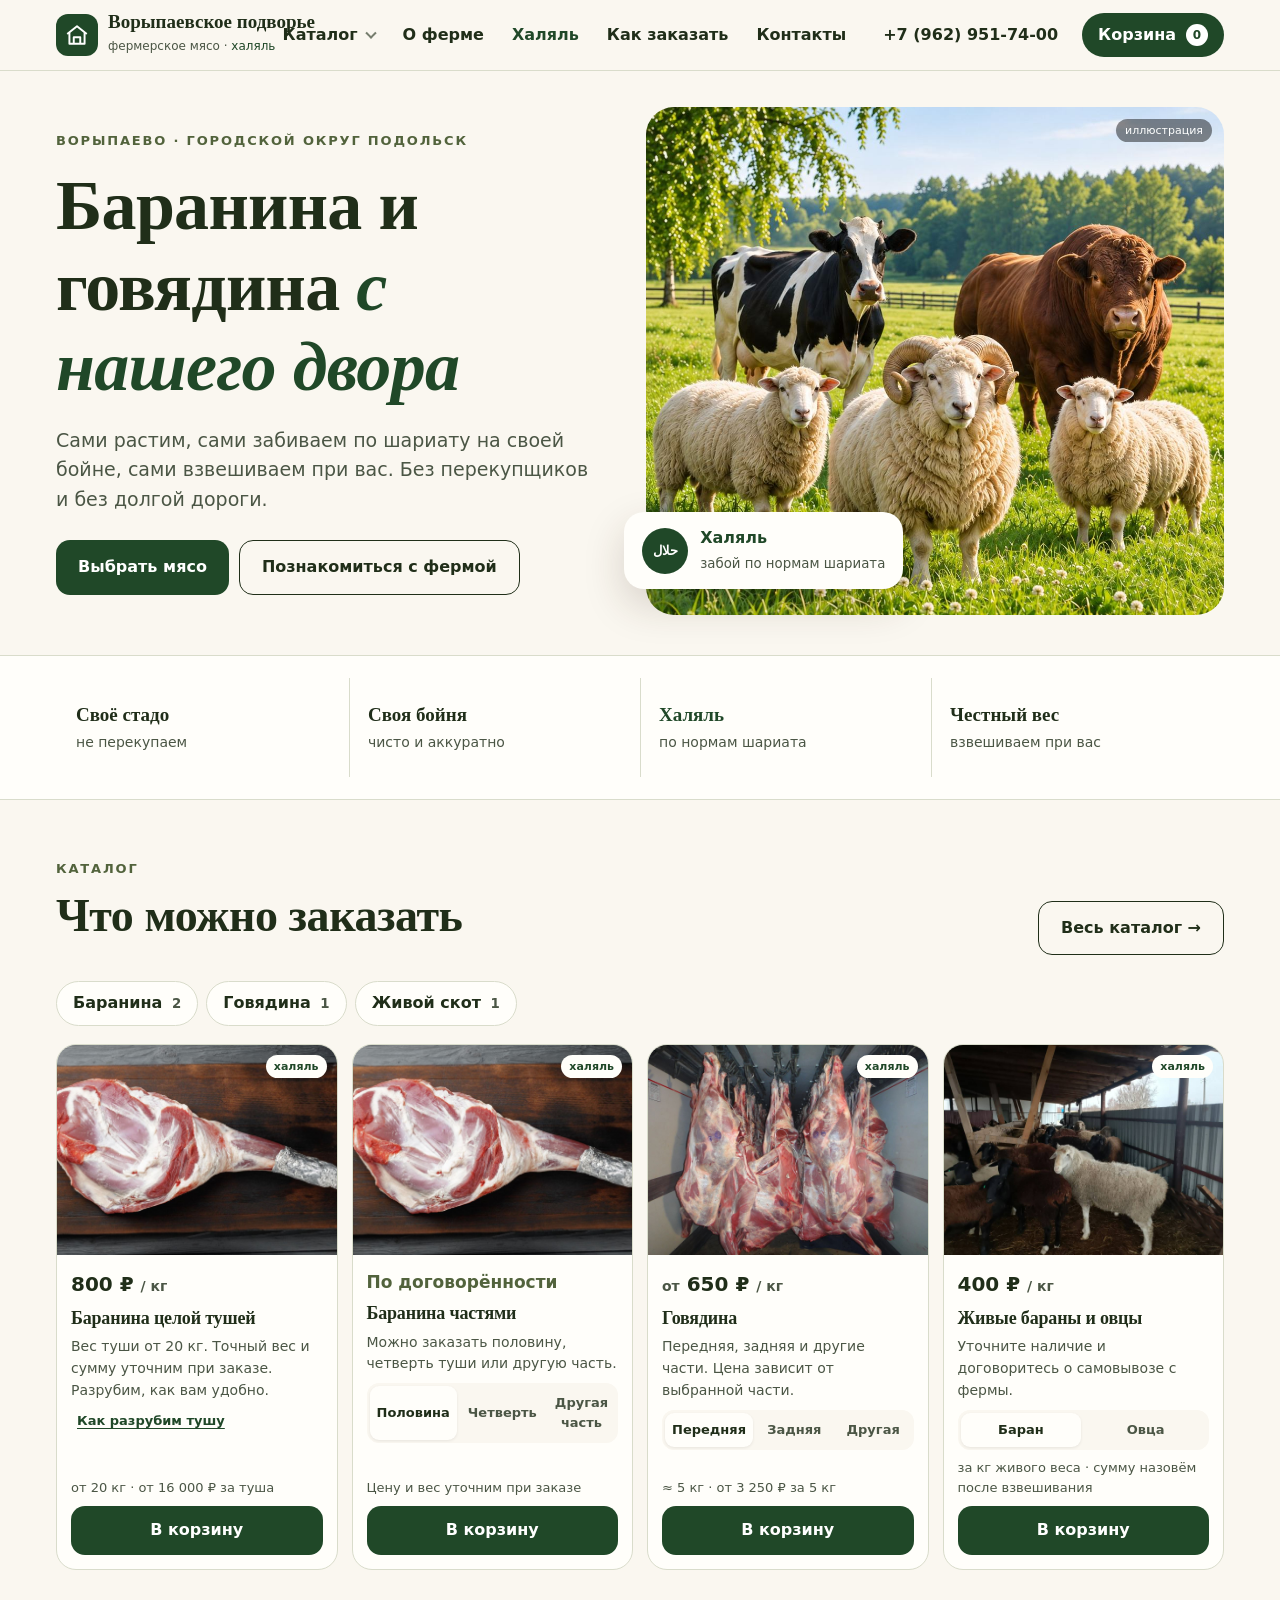
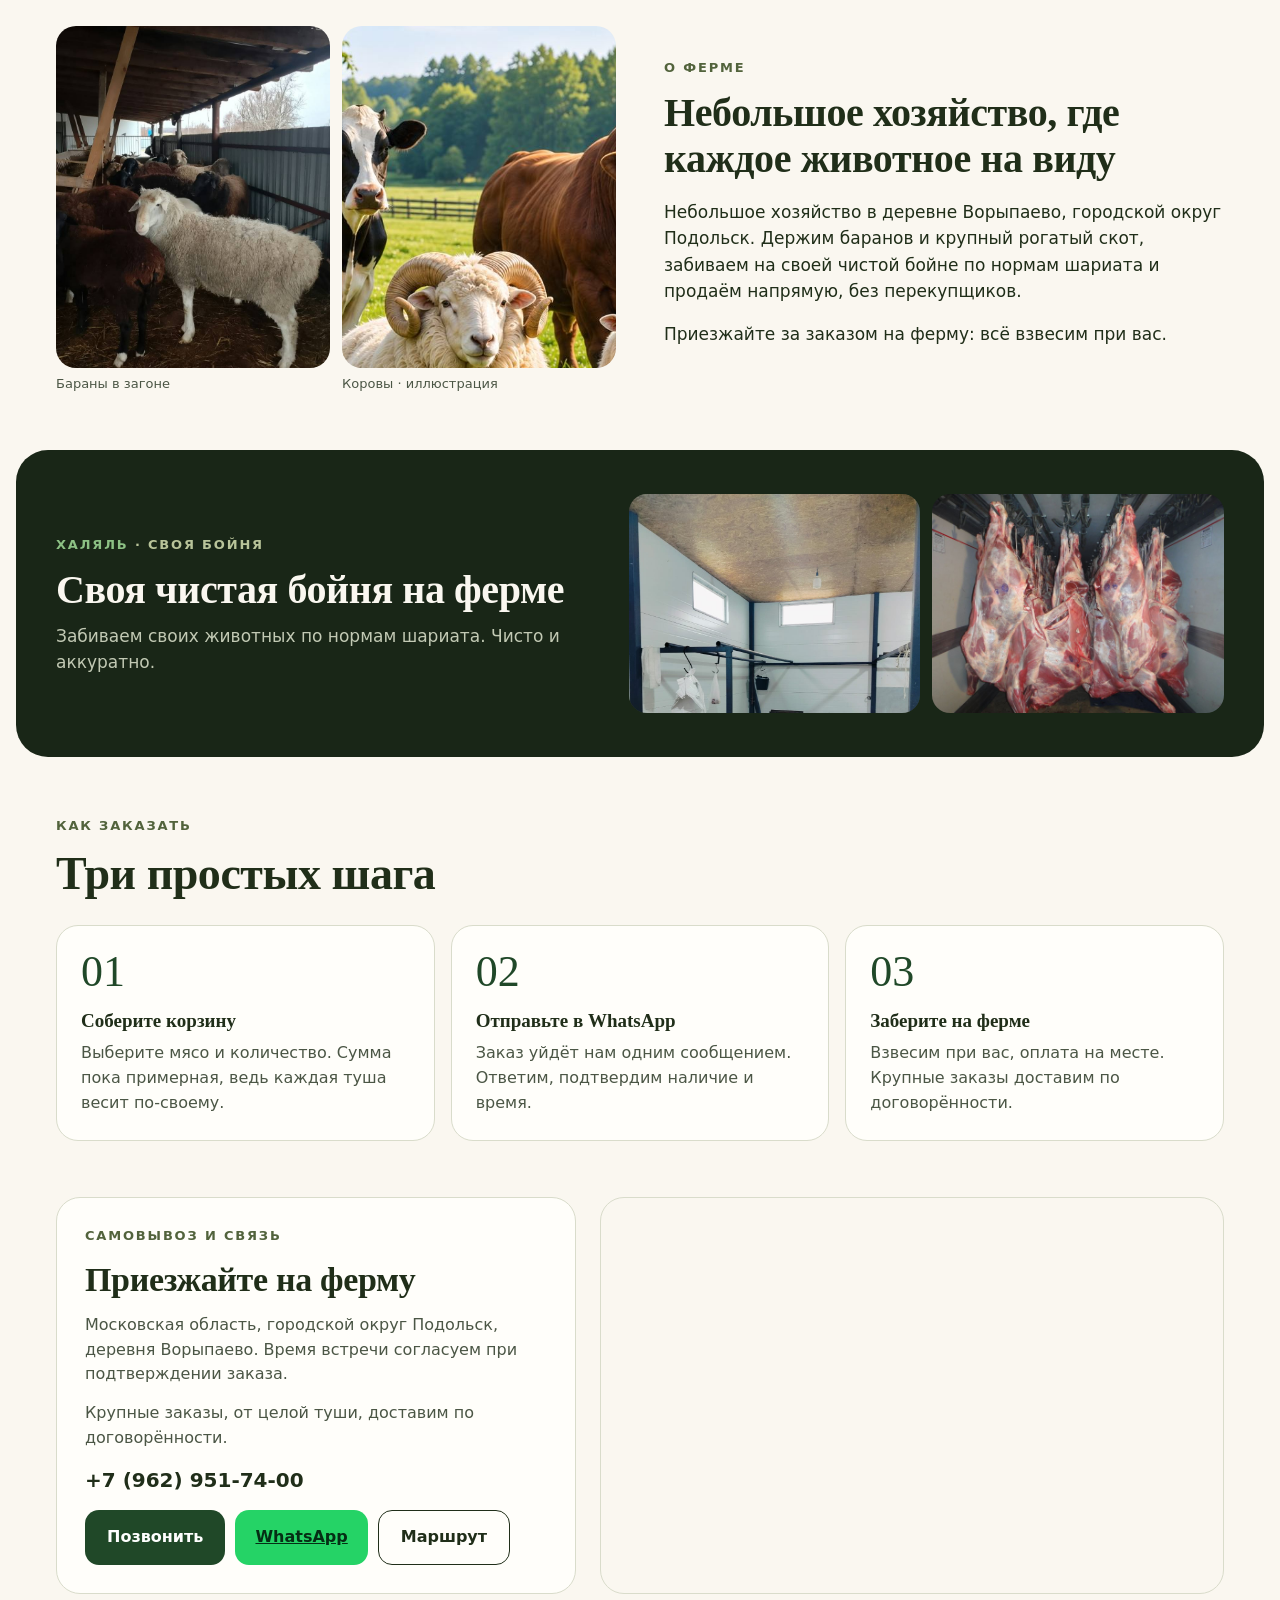
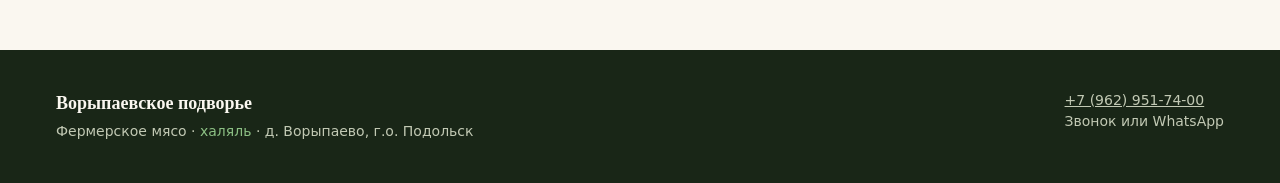
==== site/index.html @ b068ad24 "Сайт фермы «Ворыпаевское подворье» и прототипы дизайна Сайт (site/), опубликован на Vercel: https://" ====
<!doctype html>
<html lang="ru">
<head>
<meta charset="utf-8">
<meta name="viewport" content="width=device-width, initial-scale=1, viewport-fit=cover">
<title>Ворыпаевское подворье — баранина и говядина халяль под Подольском</title>
<meta name="description" content="Баранина и говядина халяль со своей фермы в деревне Ворыпаево, г.о. Подольск. Своя чистая бойня. Заказ через корзину в WhatsApp, самовывоз с фермы.">
<meta name="theme-color" content="#204828">
<link rel="icon" href="favicon.svg" type="image/svg+xml">
<meta property="og:type" content="website">
<meta property="og:locale" content="ru_RU">
<meta property="og:title" content="Ворыпаевское подворье — баранина и говядина халяль под Подольском">
<meta property="og:description" content="Баранина и говядина халяль со своей фермы в деревне Ворыпаево, г.о. Подольск. Своя чистая бойня. Заказ через корзину в WhatsApp, самовывоз с фермы.">
<meta property="og:image" content="img/sheep.jpg">
<link rel="stylesheet" href="css/style.css">
<style>
  section { padding: 56px 0; }
  .sh { max-width: 640px; margin-bottom: 24px; }
  .sh h2 { font-size: clamp(30px, 4vw, 46px); margin: 10px 0 12px; }
  .sh p { color: var(--muted); margin: 0; font-size: 17px; }

  .hero { padding: 36px 0 40px; }
  .hero .wrap { display: grid; grid-template-columns: 1fr 1.05fr; gap: 40px; align-items: center; }
  .hero h1 { font-size: clamp(38px, 5.6vw, 70px); margin: 14px 0 18px; }
  .hero h1 em { font-style: italic; color: var(--acc); }
  .hero p.lead { font-size: 19px; color: var(--muted); max-width: 46ch; margin: 0 0 26px; }
  .hero .ctas { display: flex; gap: 10px; flex-wrap: wrap; }
  .hero .pic { position: relative; }
  .hero .pic img { width: 100%; aspect-ratio: 5 / 4.4; object-fit: cover; border-radius: 28px; }
  .hero .seal { position: absolute; left: -22px; bottom: 26px; background: var(--surface); border-radius: 20px; padding: 14px 18px; display: flex; gap: 12px; align-items: center; box-shadow: 0 16px 40px rgba(60,40,20,.18); }
  .hero .seal .ic { width: 46px; height: 46px; border-radius: 50%; background: var(--halal); color: #fff; display: grid; place-items: center; font-family: var(--serif); font-size: 13px; font-weight: 600; }
  .hero .seal b { display: block; }
  .hero .seal small { color: var(--muted); }
  @media (max-width: 860px) { .hero .wrap { grid-template-columns: 1fr; gap: 26px; } .hero .pic { order: -1; } .hero .pic img { aspect-ratio: 16 / 10; border-radius: 22px; } .hero .seal { left: 12px; bottom: 12px; padding: 10px 14px; } }

  .facts { border-top: 1px solid var(--line); border-bottom: 1px solid var(--line); background: var(--surface); }
  .facts .wrap { display: grid; grid-template-columns: repeat(4, 1fr); }
  .facts div { padding: 22px 18px; border-left: 1px solid var(--line); }
  .facts div:first-child { border-left: 0; }
  .facts b { display: block; font-family: var(--serif); font-size: 19px; }
  .facts span { color: var(--muted); font-size: 14px; }
  @media (max-width: 760px) { .facts .wrap { grid-template-columns: 1fr 1fr; padding: 0; } .facts div:nth-child(3) { border-left: 0; } .facts div:nth-child(n+3) { border-top: 1px solid var(--line); } }

  .catchips { display: flex; gap: 8px; flex-wrap: wrap; margin-bottom: 18px; }
  .catchips a { background: var(--surface); border: 1px solid var(--line); border-radius: 99px; padding: 9px 16px; text-decoration: none; font-weight: 700; }
  .catchips a:hover { border-color: var(--acc); color: var(--acc); }
  .catchips small { color: var(--muted); font-weight: 600; margin-left: 4px; }
  @media (max-width: 560px) { .catchips { flex-wrap: nowrap; overflow-x: auto; margin: 0 -16px 14px; padding: 0 16px; scrollbar-width: none; } .catchips a { flex: none; } }

  .farm .wrap { display: grid; grid-template-columns: 1fr 1fr; gap: 48px; align-items: center; }
  .farm .wrap > * { min-width: 0; }
  .farm .pics { display: grid; grid-template-columns: repeat(2, minmax(0, 1fr)); gap: 12px; align-items: start; }
  .farm figure { margin: 0; }
  .farm .crop { aspect-ratio: 4 / 5; border-radius: 20px; overflow: hidden; }
  .farm .crop img { width: 100%; height: 100%; object-fit: cover; transform: scale(1.9); }
  .farm figcaption { font-size: 13px; color: var(--muted); margin-top: 6px; }
  .farm h2 { font-size: clamp(28px, 3.6vw, 40px); margin: 10px 0 14px; }
  .farm .txt p { font-size: 17px; }
  .farm .sample { color: var(--muted); font-style: italic; }
  @media (max-width: 860px) { .farm .wrap { grid-template-columns: 1fr; gap: 22px; } .farm .txt { order: -1; } }

  .halal { background: var(--deep); color: var(--deep-ink); border-radius: 32px; margin: 0 16px; padding: 44px 0; }
  .halal .wrap { display: grid; grid-template-columns: 1fr 1.1fr; gap: 32px; align-items: center; }
  .halal .kicker { color: var(--gold); }
  .halal h2 { font-size: clamp(28px, 3.6vw, 40px); margin: 10px 0 10px; }
  .halal p { color: var(--deep-muted); margin: 0; font-size: 17px; }
  .hpics { display: grid; grid-template-columns: 1fr 1fr; gap: 12px; }
  .hpics .hp { padding: 0; overflow: hidden; }
  .hpics .hp img { width: 100%; height: 100%; object-fit: cover; }
  .hpics .ph { border-radius: 18px; aspect-ratio: 4/3; background: color-mix(in srgb, var(--deep-ink) 10%, transparent); color: var(--deep-muted); }
  @media (max-width: 860px) { .halal { margin: 0; border-radius: 0; padding: 36px 0; } .halal .wrap { grid-template-columns: 1fr; gap: 20px; } }

  .pop-head { display: flex; justify-content: space-between; align-items: end; gap: 16px; flex-wrap: wrap; margin-bottom: 26px; }
  .pop-head .sh { margin-bottom: 0; }

  .steps { display: grid; grid-template-columns: repeat(3, 1fr); gap: 16px; }
  .steps div { background: var(--surface); border: 1px solid var(--line); border-radius: 22px; padding: 24px; }
  .steps .n { font-family: var(--serif); font-size: 44px; color: var(--acc); line-height: 1; }
  .steps b { display: block; font-size: 19px; margin: 12px 0 6px; font-family: var(--serif); }
  .steps p { color: var(--muted); margin: 0; }
  @media (max-width: 760px) { .steps { grid-template-columns: 1fr; } }

  .revs { display: grid; grid-template-columns: repeat(3, 1fr); gap: 16px; }
  .rev { background: var(--surface); border: 1px solid var(--line); border-radius: 22px; padding: 22px; display: flex; flex-direction: column; gap: 12px; }
  .rev .q { font-family: var(--serif); font-size: 18px; }
  .rev .who { display: flex; align-items: center; gap: 10px; color: var(--muted); font-size: 14px; margin-top: auto; }
  .rev .av { width: 36px; height: 36px; border-radius: 50%; background: var(--soft); }
  @media (max-width: 860px) { .revs { grid-template-columns: 1fr; } }

  .contact .wrap { display: grid; grid-template-columns: 1fr 1.2fr; gap: 24px; }
  .cbox { background: var(--surface); border: 1px solid var(--line); border-radius: 24px; padding: 28px; display: flex; flex-direction: column; gap: 14px; }
  .cbox h2 { font-size: 34px; }
  .cbox p { margin: 0; color: var(--muted); }
  .cbox .row { display: flex; gap: 10px; flex-wrap: wrap; }
  .cbox .wa { width: auto; padding: 14px 20px; }
  .map { border-radius: 24px; overflow: hidden; min-height: 360px; border: 1px solid var(--line); }
  .map iframe { width: 100%; height: 100%; min-height: 360px; border: 0; display: block; }
  @media (max-width: 860px) { .contact .wrap { grid-template-columns: 1fr; } }
</style>
<script type="application/ld+json">{"@context":"https://schema.org","@type":"LocalBusiness","name":"Ворыпаевское подворье","description":"Фермерская баранина и говядина халяль","telephone":"+7-962-951-74-00","address":{"@type":"PostalAddress","addressLocality":"д. Ворыпаево","addressRegion":"Московская область, г.о. Подольск","addressCountry":"RU"},"geo":{"@type":"GeoCoordinates","latitude":55.4796061,"longitude":37.6631334}}</script>
</head>
<body data-page="home">

<section class="hero"><div class="wrap">
  <div>
    <span class="kicker">Ворыпаево · городской округ Подольск</span>
    <h1>Баранина и говядина <em>с нашего двора</em></h1>
    <p class="lead">Сами растим, сами забиваем по шариату на своей бойне, сами взвешиваем при вас. Без перекупщиков и без долгой дороги.</p>
    <div class="ctas">
      <a class="btn acc" href="catalog.html">Выбрать мясо</a>
      <a class="btn line" href="#farm">Познакомиться с фермой</a>
    </div>
  </div>
  <div class="pic">
    <img src="img/pasture.jpg" alt="Бараны и коровы на пастбище" fetchpriority="high"><span class="illu">иллюстрация</span>
    <div class="seal"><span class="ic">حلال</span><span><b class="hl">Халяль</b><small>забой по нормам шариата</small></span></div>
  </div>
</div></section>

<div class="facts"><div class="wrap">
  <div><b>Своё стадо</b><span>не перекупаем</span></div>
  <div><b>Своя бойня</b><span>чисто и аккуратно</span></div>
  <div><b class="hl">Халяль</b><span>по нормам шариата</span></div>
  <div><b>Честный вес</b><span>взвешиваем при вас</span></div>
</div></div>

<section id="popular"><div class="wrap">
  <div class="pop-head">
    <div class="sh"><span class="kicker">Каталог</span><h2>Что можно заказать</h2></div>
    <a class="btn line" href="catalog.html">Весь каталог →</a>
  </div>
  <div class="catchips" id="catchips"></div>
  <div class="pgrid" id="popular-grid"></div>
</div></section>

<section class="farm" id="farm" style="padding-top:0"><div class="wrap">
  <div class="pics">
    <figure><div class="crop"><img src="img/sheep.jpg" alt="Бараны и овцы в загоне на ферме" style="transform: none; object-position: 55% 60%"></div><figcaption>Бараны в загоне</figcaption></figure>
    <figure><div class="crop"><img src="img/pasture.jpg" alt="Коровы на пастбище" style="transform-origin: 62% 22%"></div><figcaption>Коровы · иллюстрация</figcaption></figure>
  </div>
  <div class="txt">
    <span class="kicker">О ферме</span>
    <h2>Небольшое хозяйство, где каждое животное на виду</h2>
    <p>Небольшое хозяйство в деревне Ворыпаево, городской округ Подольск. Держим баранов и крупный рогатый скот, забиваем на своей чистой бойне по нормам шариата и продаём напрямую, без перекупщиков.</p>
    <p>Приезжайте за заказом на ферму: всё взвесим при вас.</p>
  </div>
</div></section>

<section class="halal" id="halal"><div class="wrap">
  <div>
    <span class="kicker"><span class="hl-l">Халяль</span> · своя бойня</span>
    <h2>Своя чистая бойня на ферме</h2>
    <p>Забиваем своих животных по нормам шариата. Чисто и аккуратно.</p>
  </div>
  <div class="hpics"><div class="ph hp"><img src="img/slaughter.jpg" alt="Помещение бойни на ферме" style="object-position: 50% 60%"></div><div class="ph hp"><img src="img/meat.jpg" alt="Туши в холодильной камере"></div></div>
</div></section>

<section id="how"><div class="wrap">
  <div class="sh"><span class="kicker">Как заказать</span><h2>Три простых шага</h2></div>
  <div class="steps">
    <div><span class="n">01</span><b>Соберите корзину</b><p>Выберите мясо и количество. Сумма пока примерная, ведь каждая туша весит по-своему.</p></div>
    <div><span class="n">02</span><b>Отправьте в WhatsApp</b><p>Заказ уйдёт нам одним сообщением. Ответим, подтвердим наличие и время.</p></div>
    <div><span class="n">03</span><b>Заберите на ферме</b><p>Взвесим при вас, оплата на месте. Крупные заказы доставим по договорённости.</p></div>
  </div>
</div></section>


<section class="contact" id="contacts" style="padding-top:0"><div class="wrap">
  <div class="cbox">
    <span class="kicker">Самовывоз и связь</span>
    <h2>Приезжайте на ферму</h2>
    <p>Московская область, городской округ Подольск, деревня Ворыпаево. Время встречи согласуем при подтверждении заказа.</p>
    <p>Крупные заказы, от целой туши, доставим по договорённости.</p>
    <p><b style="color:var(--ink);font-size:20px">+7 (962) 951-74-00</b></p>
    <div class="row">
      <a class="btn acc" href="tel:+79629517400">Позвонить</a>
      <a class="wa" href="https://wa.me/79629517400" target="_blank" rel="noopener">WhatsApp</a>
      <a class="btn line" target="_blank" rel="noopener" href="https://yandex.ru/maps/?pt=37.6631334,55.4796061&z=15&l=map">Маршрут</a>
    </div>
  </div>
  <div class="map"><iframe title="Карта: деревня Ворыпаево" loading="lazy" src="https://yandex.ru/map-widget/v1/?pt=37.6631334,55.4796061&z=13&l=map"></iframe></div>
</div></section>

<footer class="ft"><div class="wrap">
  <div><b>Ворыпаевское подворье</b>Фермерское мясо · <span class="hl-l">халяль</span> · д. Ворыпаево, г.о. Подольск</div>
  <div><a href="tel:+79629517400">+7 (962) 951-74-00</a><br>Звонок или WhatsApp</div>
</div></footer>

<script src="js/data.js"></script>
<script src="js/cart.js"></script>
<script src="js/app.js"></script>
<script>
const { card, onRender, $ } = App;
$("#catchips").innerHTML = CATEGORIES.map((c) => `<a href="catalog.html#c-${c.id}">${c.title} <small>${PRODUCTS.filter((p) => p.cat === c.id).length}</small></a>`).join("");
onRender(() => { $("#popular-grid").innerHTML = PRODUCTS.map(card).join(""); });
</script>
</body>
</html>
---- site/css/style.css ----
/* Ворыпаевское подворье — стили сайта. Цвета и шрифты как у vorypaevo-farm.vercel.app */
:root, [data-palette] {
  --bg: #faf7f0; --surface: #fffefa; --soft: #eceFe2; --ink: #202e19; --muted: #4b5645; --line: #d9dccb;
  --acc: #204828; --acc-hover: #18361e; --acc-ink: #fff; --olive: #52633c;
  --deep: #192617; --deep-ink: #faf7f0; --deep-muted: #c2c9b4; --gold: #b9c49a;
  --halal: #204828; --halal-light: #8cc084;
  --serif: Georgia, "Times New Roman", serif; --sans: system-ui, -apple-system, "Segoe UI", sans-serif;
}
* { box-sizing: border-box; -webkit-tap-highlight-color: transparent; }
html { scroll-behavior: smooth; overflow-x: clip; touch-action: manipulation; -webkit-text-size-adjust: 100%; text-size-adjust: 100%; }
body { overflow-x: clip; }
button, a, input, label { touch-action: manipulation; }
/* Поля ввода не меньше 16px, иначе iPhone приближает страницу при касании */
input, textarea, select { font-size: 16px !important; }
body { margin: 0; background: var(--bg); color: var(--ink); font: 16px/1.55 var(--sans); transition: background .3s; }
body.lock { overflow: hidden; }
a { color: inherit; }
button { font: inherit; color: inherit; cursor: pointer; border: 0; background: none; }
img { display: block; max-width: 100%; }
h1, h2, h3 { font-family: var(--serif); font-weight: 700; margin: 0; line-height: 1.15; letter-spacing: -.01em; }
.wrap { max-width: 1200px; margin: 0 auto; padding: 0 16px; }
.btn { display: inline-flex; align-items: center; justify-content: center; gap: 8px; padding: 14px 22px; border-radius: 14px; font-weight: 700; text-decoration: none; transition: background .15s, transform .1s; }
.btn:active { transform: scale(.98); }
.btn.acc { background: var(--acc); color: var(--acc-ink); }
.btn.acc:hover { background: var(--acc-hover); }
.btn.line { border: 1.5px solid currentColor; }
.btn.light { background: var(--surface); color: var(--ink); }
.kicker { font-size: 13px; letter-spacing: .14em; text-transform: uppercase; font-weight: 750; color: var(--olive); }

/* Заглушка под реальный контент */
.stub { border: 2px dashed var(--acc); border-radius: 14px; padding: 12px 14px; color: var(--acc); font-size: 13px; font-weight: 600; background: color-mix(in srgb, var(--acc) 6%, transparent); }
.ph { background: linear-gradient(135deg, var(--soft), color-mix(in srgb, var(--soft) 70%, var(--acc) 30%)); display: grid; place-items: center; color: color-mix(in srgb, var(--ink) 55%, transparent); font-size: 13px; font-weight: 700; text-align: center; padding: 10px; position: relative; }

/* шапка */
.hdr { position: relative; z-index: 40; background: var(--bg); border-bottom: 1px solid var(--line); }
.hdr .wrap { display: flex; align-items: center; gap: 24px; height: 70px; }
.logo { display: flex; align-items: center; gap: 10px; text-decoration: none; min-width: 0; }
.logo > span:last-child { min-width: 0; }
.logo .mk { flex: none; }
.logo .mk { width: 42px; height: 42px; border-radius: 12px; background: var(--acc); color: var(--acc-ink); display: grid; place-items: center; }
.logo .mk svg { width: 26px; height: 26px; }
.logo b { font-family: var(--serif); font-size: clamp(15px, 4.6vw, 19px); display: block; line-height: 1.1; white-space: nowrap; }
.logo small { font-size: 12px; color: var(--muted); white-space: nowrap; }
.nav { display: flex; gap: 2px; flex: 1; }
.nav > a, .nav .dd > button { padding: 10px 13px; border-radius: 10px; text-decoration: none; font-weight: 600; white-space: nowrap; }
.nav > a:hover, .nav .dd > button:hover, .nav .dd.open > button { background: var(--soft); }
.nav > a.on { color: var(--acc); }
.dd { position: relative; }
.dd > button::after { content: ""; display: inline-block; width: 6px; height: 6px; border-right: 2px solid; border-bottom: 2px solid; transform: rotate(45deg) translate(-2px, -2px); margin-left: 9px; opacity: .6; }
.mega { position: absolute; top: calc(100% + 10px); left: 0; width: 540px; background: var(--surface); border: 1px solid var(--line); border-radius: 18px; padding: 10px; display: grid; grid-template-columns: 1fr 1fr; gap: 4px; box-shadow: 0 24px 50px rgba(60,40,20,.16); opacity: 0; pointer-events: none; transform: translateY(-6px); transition: .18s; }
.dd.open .mega { opacity: 1; pointer-events: auto; transform: none; }
.mega a { display: block; padding: 14px; border-radius: 12px; text-decoration: none; }
.mega a:hover { background: var(--soft); }
.mega b { display: block; }
.mega small { color: var(--muted); }
.mega .all { grid-column: 1 / -1; text-align: center; font-weight: 700; color: var(--acc); background: var(--bg); }
.hcall { font-weight: 700; text-decoration: none; white-space: nowrap; }
.hcart { display: flex; align-items: center; gap: 10px; background: var(--acc); color: var(--acc-ink); padding: 10px 16px; border-radius: 999px; font-weight: 700; white-space: nowrap; }
.hcart .n { background: var(--acc-ink); color: var(--acc); min-width: 22px; height: 22px; border-radius: 99px; display: grid; place-items: center; font-size: 12px; padding: 0 6px; }
.burger { display: none; flex: none; width: 44px; height: 44px; border-radius: 12px; border: 1px solid var(--line); margin-left: auto; }
.burger i, .burger i::before, .burger i::after { content: ""; display: block; width: 18px; height: 2px; background: var(--ink); margin: auto; position: relative; }
.burger i::before { position: absolute; top: -6px; } .burger i::after { position: absolute; top: 6px; }
@media (max-width: 1020px) { .nav, .hcall, .hcart { display: none; } .burger { display: block; } }

.mnav { position: fixed; inset: 0; z-index: 70; background: var(--bg); padding: 12px 16px 30px; overflow: auto; display: none; }
.mnav.open { display: block; }
.mnav .top { display: flex; justify-content: space-between; align-items: center; height: 54px; }
.x { width: 44px; height: 44px; border-radius: 12px; background: var(--soft); font-size: 22px; }
.mnav h4 { font-size: 12px; letter-spacing: .14em; text-transform: uppercase; color: var(--muted); margin: 20px 0 8px; }
.mnav .cat { display: flex; justify-content: space-between; align-items: center; background: var(--surface); border: 1px solid var(--line); border-radius: 14px; padding: 14px 16px; text-decoration: none; margin-bottom: 8px; }
.mnav .cat small { display: block; color: var(--muted); }
.mnav .pl { display: block; padding: 14px 2px; border-bottom: 1px solid var(--line); text-decoration: none; font-size: 18px; font-family: var(--serif); }

/* карточка товара */
.pgrid { display: grid; grid-template-columns: repeat(auto-fill, minmax(230px, 1fr)); gap: 14px; }
.pc { background: var(--surface); border: 1px solid var(--line); border-radius: 20px; overflow: hidden; display: flex; flex-direction: column; }
.pc .ph { aspect-ratio: 4 / 3; }
.pc .ph { overflow: hidden; }
.pc .ph img { position: absolute; inset: 0; width: 100%; height: 100%; object-fit: cover; }
.pc .ph .ill { position: absolute; left: 8px; bottom: 8px; z-index: 1; background: rgba(0,0,0,.5); color: #fff; font-size: 10px; font-weight: 600; padding: 2px 7px; border-radius: 99px; }
.pc .badge, .pc .hal { z-index: 1; }
.pc .hal { background: var(--surface) !important; color: var(--halal) !important; font-weight: 800 !important; }
.hl { color: var(--halal) !important; }
.hl-l { color: var(--halal-light) !important; }
.nav > a.hl { font-weight: 700; }
.pc .badge { position: absolute; top: 10px; left: 10px; background: var(--deep); color: var(--deep-ink); font-size: 12px; padding: 3px 10px; border-radius: 99px; }
.pc .hal { position: absolute; top: 10px; right: 10px; background: var(--surface); color: var(--ink); font-size: 11px; padding: 3px 8px; border-radius: 99px; font-weight: 700; }
.pc .b { padding: 14px; display: flex; flex-direction: column; gap: 8px; flex: 1; }
.pc .pr { font-weight: 800; font-size: 20px; }
.pc .pr small { color: var(--muted); font-weight: 600; font-size: 14px; }
.pc h3 { font-size: 18px; }
.pc p { margin: 0; color: var(--muted); font-size: 14px; }
.pc .apx { color: var(--muted); font-size: 13px; margin-top: auto; }
.pc .opts { display: flex; gap: 4px; background: var(--bg); border-radius: 12px; padding: 3px; }
.pc .opts button { flex: 1; padding: 7px; border-radius: 9px; font-size: 13px; font-weight: 700; color: var(--muted); }
.pc .opts button.on { background: var(--surface); color: var(--ink); box-shadow: 0 1px 3px rgba(0,0,0,.08); }
.pc .schema { font-size: 13px; color: var(--acc); font-weight: 700; text-decoration: underline; text-underline-offset: 3px; align-self: flex-start; }
.add { background: var(--acc); color: var(--acc-ink); border-radius: 14px; padding: 12px; font-weight: 700; }
.add:hover { background: var(--acc-hover); }
.stp { display: flex; align-items: center; justify-content: space-between; background: var(--soft); border-radius: 14px; }
.stp button { width: 46px; height: 44px; font-size: 20px; font-weight: 700; }
.stp span { font-weight: 800; }
.stp span small { font-weight: 600; color: var(--muted); }
@media (max-width: 560px) {
  .pgrid { grid-template-columns: repeat(2, minmax(0, 1fr)); gap: 10px; }
  .pc { min-width: 0; }
  .pc .b { padding: 10px; }
  .pc .opts button { padding: 7px 2px; font-size: 12px; }
  .stp span small { display: none; }
  .stp button { width: 38px; }
  .add { padding: 11px 6px; }
  .pc h3 { font-size: 15px; }
  .pc p { display: none; }
  .pc .pr { font-size: 17px; }
}

/* корзина (общий блок) */
.ci { display: grid; grid-template-columns: 1fr auto; gap: 4px 10px; padding: 14px 0; border-bottom: 1px solid var(--line); }
.ci .t { font-weight: 700; }
.ci small { color: var(--muted); }
.ci .s { font-weight: 700; text-align: right; }
.ci .mini { display: flex; align-items: center; background: var(--soft); border-radius: 10px; justify-self: start; }
.ci .mini button { width: 34px; height: 36px; font-weight: 800; }
.ci .mini span { min-width: 18px; text-align: center; font-weight: 800; }
.ci .rm { font-size: 13px; color: var(--muted); text-decoration: underline; justify-self: end; }
.cform { display: grid; gap: 10px; padding-top: 16px; }
.seg { display: grid; grid-template-columns: 1fr 1fr; background: var(--soft); border-radius: 14px; padding: 4px; }
.seg button { padding: 10px; border-radius: 11px; font-weight: 700; font-size: 14px; color: var(--muted); }
.seg button.on { background: var(--surface); color: var(--ink); box-shadow: 0 1px 4px rgba(0,0,0,.08); }
.cform label { display: grid; gap: 5px; font-size: 13px; color: var(--muted); }
.cform input { border: 1px solid var(--line); background: var(--surface); border-radius: 12px; padding: 12px; font: inherit; color: var(--ink); width: 100%; }
.ctot { display: flex; justify-content: space-between; align-items: baseline; }
.ctot b { font-family: var(--serif); font-size: 26px; }
.cnote { font-size: 13px; color: var(--muted); margin: 2px 0 12px; }
.wa { width: 100%; background: #25d366; color: #052e15; border-radius: 14px; padding: 15px; font-weight: 800; font-size: 16px; display: flex; align-items: center; justify-content: center; gap: 8px; }
.wa svg { width: 20px; height: 20px; }
.cempty { text-align: center; color: var(--muted); padding: 40px 10px; }
.cempty b { display: block; color: var(--ink); font-size: 18px; font-family: var(--serif); margin-bottom: 4px; }

/* выезжающая корзина: справа на ПК, снизу на телефоне */
.ovl { position: fixed; inset: 0; z-index: 80; background: rgba(40,25,15,.45); opacity: 0; pointer-events: none; transition: .25s; }
.ovl.open { opacity: 1; pointer-events: auto; }
.drawer { position: fixed; z-index: 90; top: 0; right: 0; bottom: 0; width: 430px; max-width: 100%; background: var(--surface); display: flex; flex-direction: column; transform: translateX(100%); transition: transform .3s cubic-bezier(.2,.8,.2,1); }
.drawer.open { transform: none; }
.drawer .grip { display: none; width: 44px; height: 5px; border-radius: 9px; background: var(--line); margin: 10px auto 0; }
.drawer .dh { display: flex; justify-content: space-between; align-items: center; padding: 14px 20px; border-bottom: 1px solid var(--line); }
.drawer .dh h3 { font-size: 24px; }
.drawer .ds { flex: 1; overflow: auto; padding: 0 20px; }
.drawer .df { border-top: 1px solid var(--line); padding: 14px 20px calc(14px + env(safe-area-inset-bottom)); }
@media (max-width: 1020px) {
  .drawer { top: auto; left: 0; width: 100%; height: 92dvh; border-radius: 24px 24px 0 0; transform: translateY(100%); }
  .drawer .grip { display: block; }
}

/* нижняя панель на телефоне */
.mbar { display: none; position: fixed; left: 0; right: 0; bottom: 0; z-index: 50; background: color-mix(in srgb, var(--surface) 96%, transparent); backdrop-filter: blur(12px); border-top: 1px solid var(--line); padding: 8px 10px calc(8px + env(safe-area-inset-bottom)); gap: 6px; }
.mbar a, .mbar button { display: flex; flex-direction: column; align-items: center; justify-content: center; gap: 2px; font-size: 11px; font-weight: 700; text-decoration: none; color: var(--muted); min-width: 58px; padding: 4px; }
.mbar svg { width: 22px; height: 22px; }
.mbar .on { color: var(--ink); }
.mbar .mc { flex: 1; min-width: 0; flex-direction: row; justify-content: space-between; gap: 6px; background: var(--acc); color: var(--acc-ink); border-radius: 14px; padding: 0 12px; font-size: 14px; white-space: nowrap; }
@media (max-width: 400px) { .mbar { gap: 2px; padding-left: 6px; padding-right: 6px; } .mbar a { min-width: 50px; } .mbar .mc small { display: none; } }
@media (max-width: 360px) { .mbar a { min-width: 44px; padding: 4px 2px; } .mbar .mc { padding: 0 10px; font-size: 13px; } }
.mbar .mc small { display: block; font-size: 11px; opacity: .85; font-weight: 600; text-align: left; }
@media (max-width: 1020px) { .mbar { display: flex; } body { padding-bottom: 76px; } }

/* окно со схемой */
.modal { position: fixed; inset: 0; z-index: 95; background: rgba(40,25,15,.5); display: none; align-items: center; justify-content: center; padding: 16px; }
.modal.open { display: flex; }
.modal .box { background: var(--surface); border-radius: 22px; max-width: 640px; width: 100%; padding: 20px; }
.modal .bh { display: flex; justify-content: space-between; align-items: center; margin-bottom: 6px; }
.modal p { color: var(--muted); margin: 0 0 10px; }
.chart .part { fill: var(--soft); stroke: var(--ink); stroke-width: 2.5; stroke-linejoin: round; }
.chart .part:hover { fill: var(--gold); }
.chart .body { fill: var(--surface); stroke: var(--ink); stroke-width: 2.5; stroke-linejoin: round; }
.chart text { font: 700 15px var(--sans); text-anchor: middle; pointer-events: none; fill: var(--ink); }
@media (max-width: 560px) { .chart text { font-size: 20px; } }

.toast { position: fixed; left: 50%; bottom: 96px; transform: translate(-50%, 16px); background: var(--deep); color: var(--deep-ink); padding: 12px 18px; border-radius: 999px; font-weight: 700; z-index: 99; opacity: 0; transition: .25s; pointer-events: none; white-space: nowrap; }
.toast.show { opacity: 1; transform: translate(-50%, 0); }


footer.ft { background: var(--deep); color: var(--deep-muted); padding: 40px 0; font-size: 14px; }
footer.ft .wrap { display: flex; justify-content: space-between; gap: 20px; flex-wrap: wrap; }
footer.ft b { color: var(--deep-ink); font-family: var(--serif); font-size: 18px; display: block; margin-bottom: 4px; }

/* цена «по договорённости», заглушка фото */
.pc .pr-na { font-size: 17px; color: var(--olive); }
.pc .pr small:first-child { font-weight: 600; color: var(--muted); }
.pc .noimg { color: var(--muted); }
.ci .s small { color: var(--muted); font-weight: 600; }
.illu { position: absolute; right: 12px; top: 12px; background: rgba(0,0,0,.45); color: #fff; font-size: 11px; padding: 3px 9px; border-radius: 99px; }
body.lock .toast { display: none; }
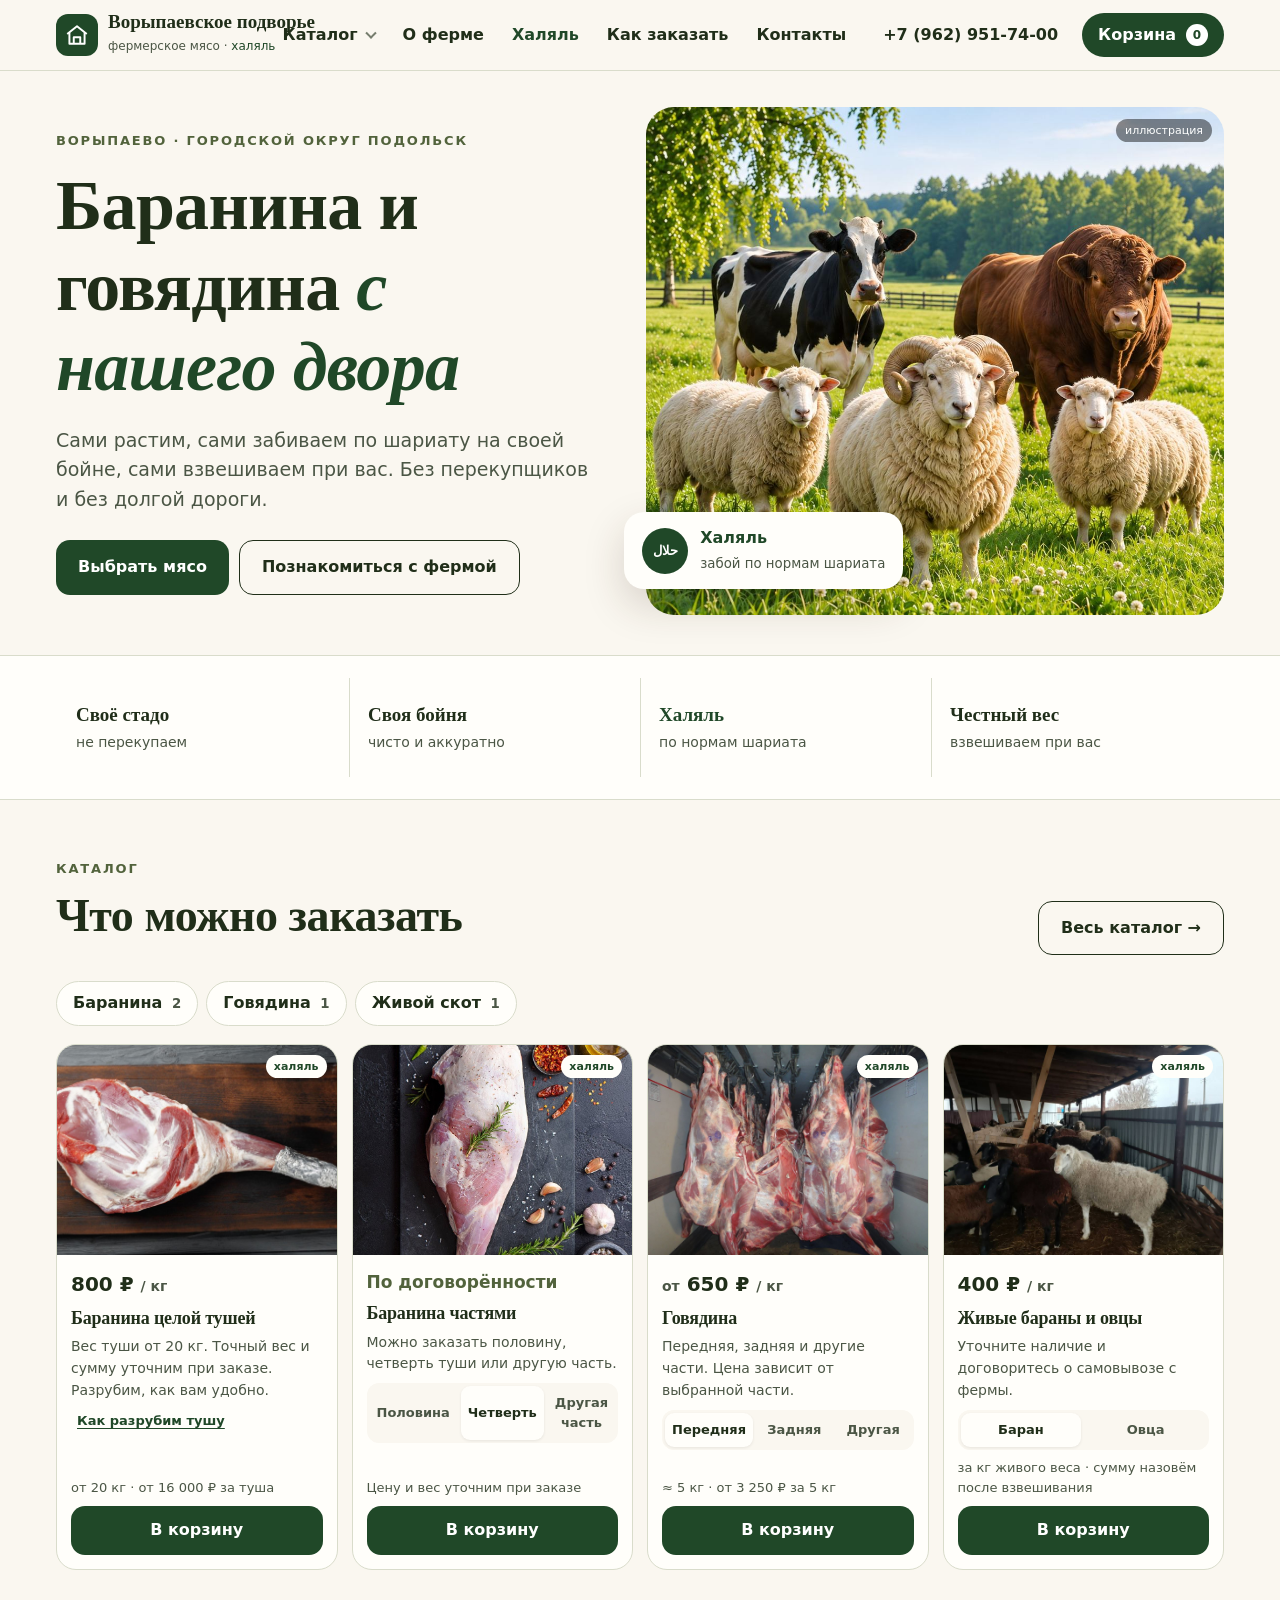
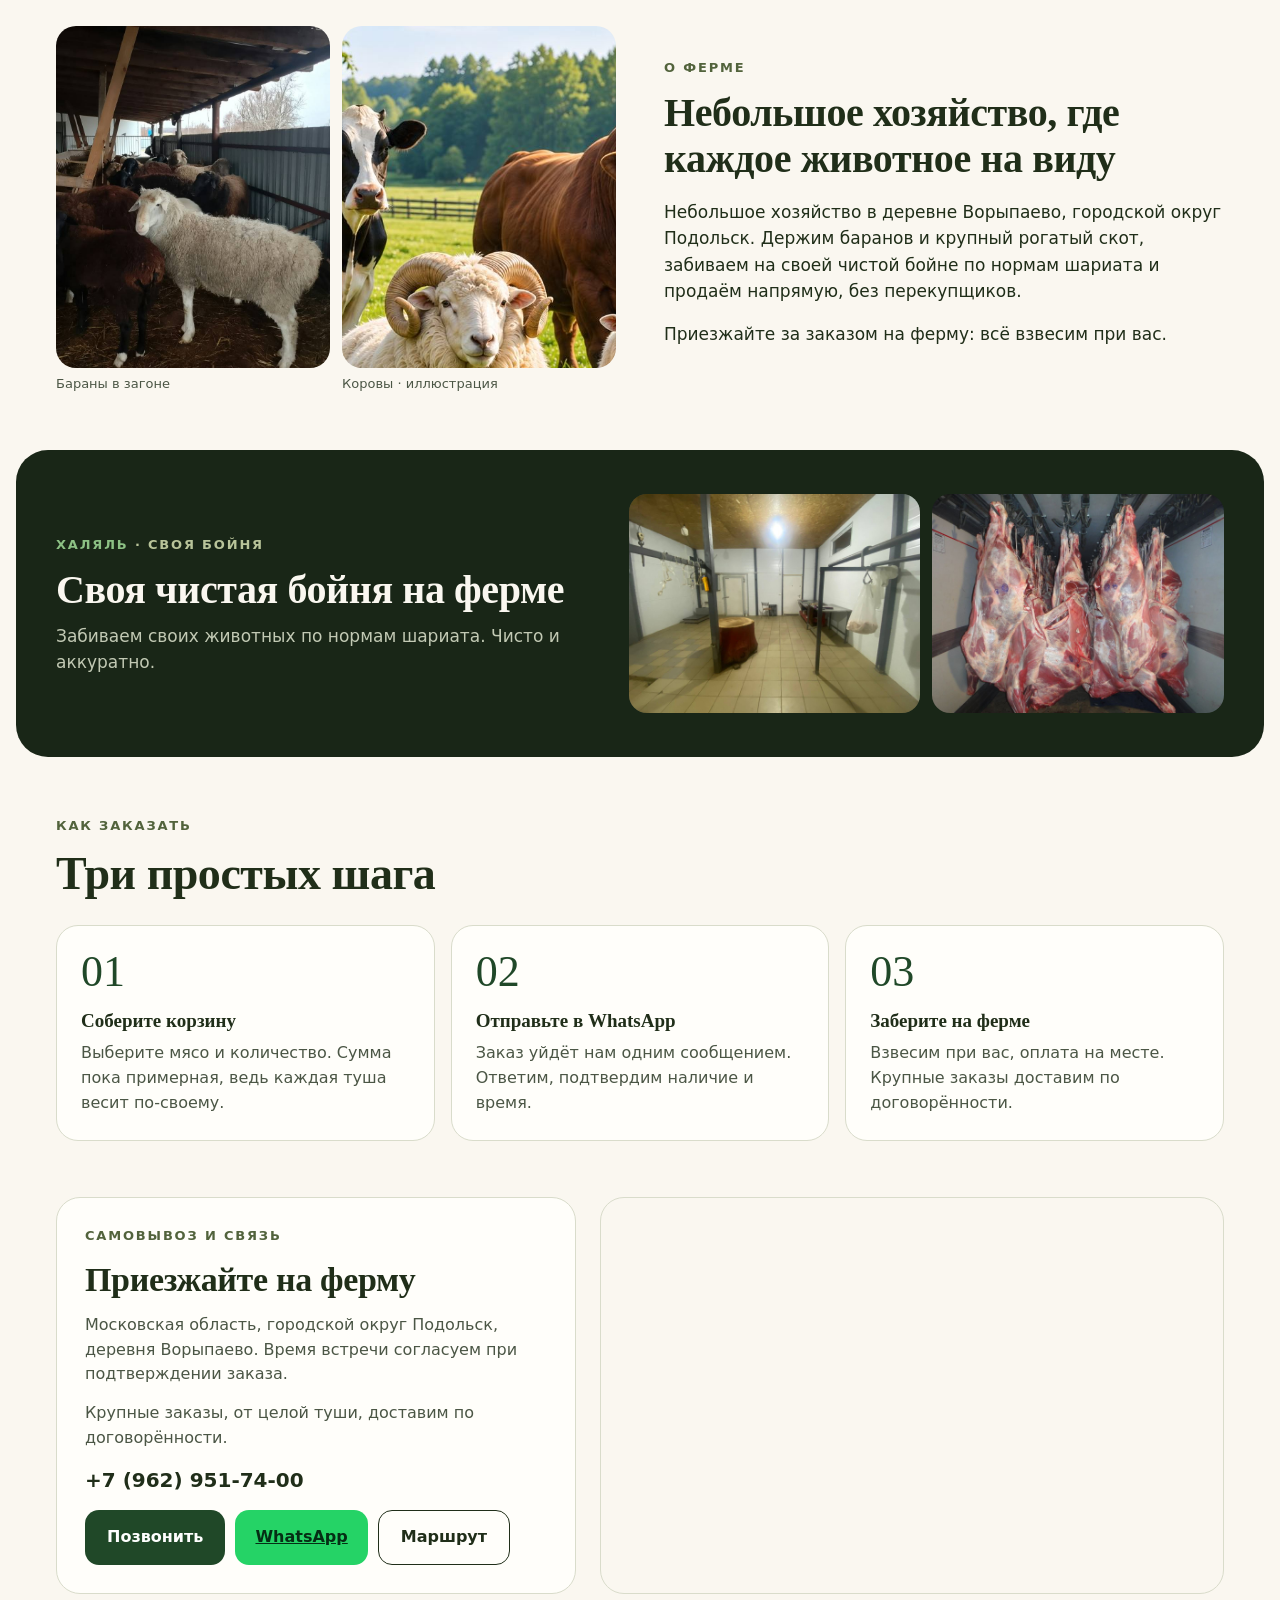
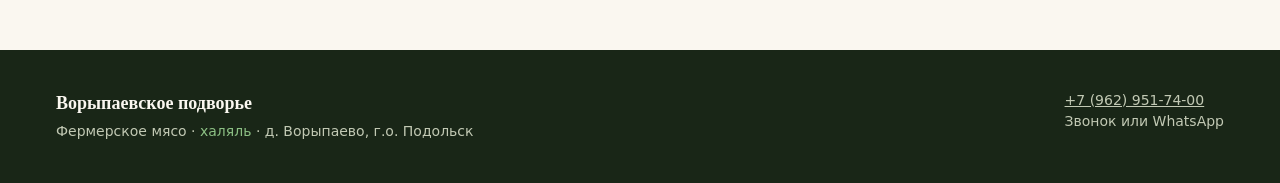
==== commit 094899bc: "Обновлять фото и скрипты без старого кэша браузера" ====
--- a/site/index.html
+++ b/site/index.html
@@ -152,7 +152,7 @@
     <h2>Своя чистая бойня на ферме</h2>
     <p>Забиваем своих животных по нормам шариата. Чисто и аккуратно.</p>
   </div>
-  <div class="hpics"><div class="ph hp"><img src="img/slaughter.jpg" alt="Помещение бойни на ферме" style="object-position: 50% 60%"></div><div class="ph hp"><img src="img/meat.jpg" alt="Туши в холодильной камере"></div></div>
+  <div class="hpics"><div class="ph hp"><img src="img/slaughter-farm-20261110.jpg" alt="Помещение бойни на ферме" style="object-position: 50% 60%"></div><div class="ph hp"><img src="img/meat.jpg" alt="Туши в холодильной камере"></div></div>
 </div></section>
 
 <section id="how"><div class="wrap">
@@ -186,9 +186,10 @@
   <div><a href="tel:+79629517400">+7 (962) 951-74-00</a><br>Звонок или WhatsApp</div>
 </div></footer>
 
-<script src="js/data.js"></script>
+<script src="js/data.js?v=20261110-photos"></script>
 <script src="js/cart.js"></script>
-<script src="js/app.js"></script>
+<script src="js/version.js"></script>
+<script src="js/app.js?v=20261110-photos"></script>
 <script>
 const { card, onRender, $ } = App;
 $("#catchips").innerHTML = CATEGORIES.map((c) => `<a href="catalog.html#c-${c.id}">${c.title} <small>${PRODUCTS.filter((p) => p.cat === c.id).length}</small></a>`).join("");
--- a/site/css/style.css
+++ b/site/css/style.css
@@ -190,3 +190,5 @@
 .ci .s small { color: var(--muted); font-weight: 600; }
 .illu { position: absolute; right: 12px; top: 12px; background: rgba(0,0,0,.45); color: #fff; font-size: 11px; padding: 3px 9px; border-radius: 99px; }
 body.lock .toast { display: none; }
+footer.ft .ver { flex-basis: 100%; font-size: 12px; opacity: .6; }
+footer.ft .ver a { color: inherit; }
